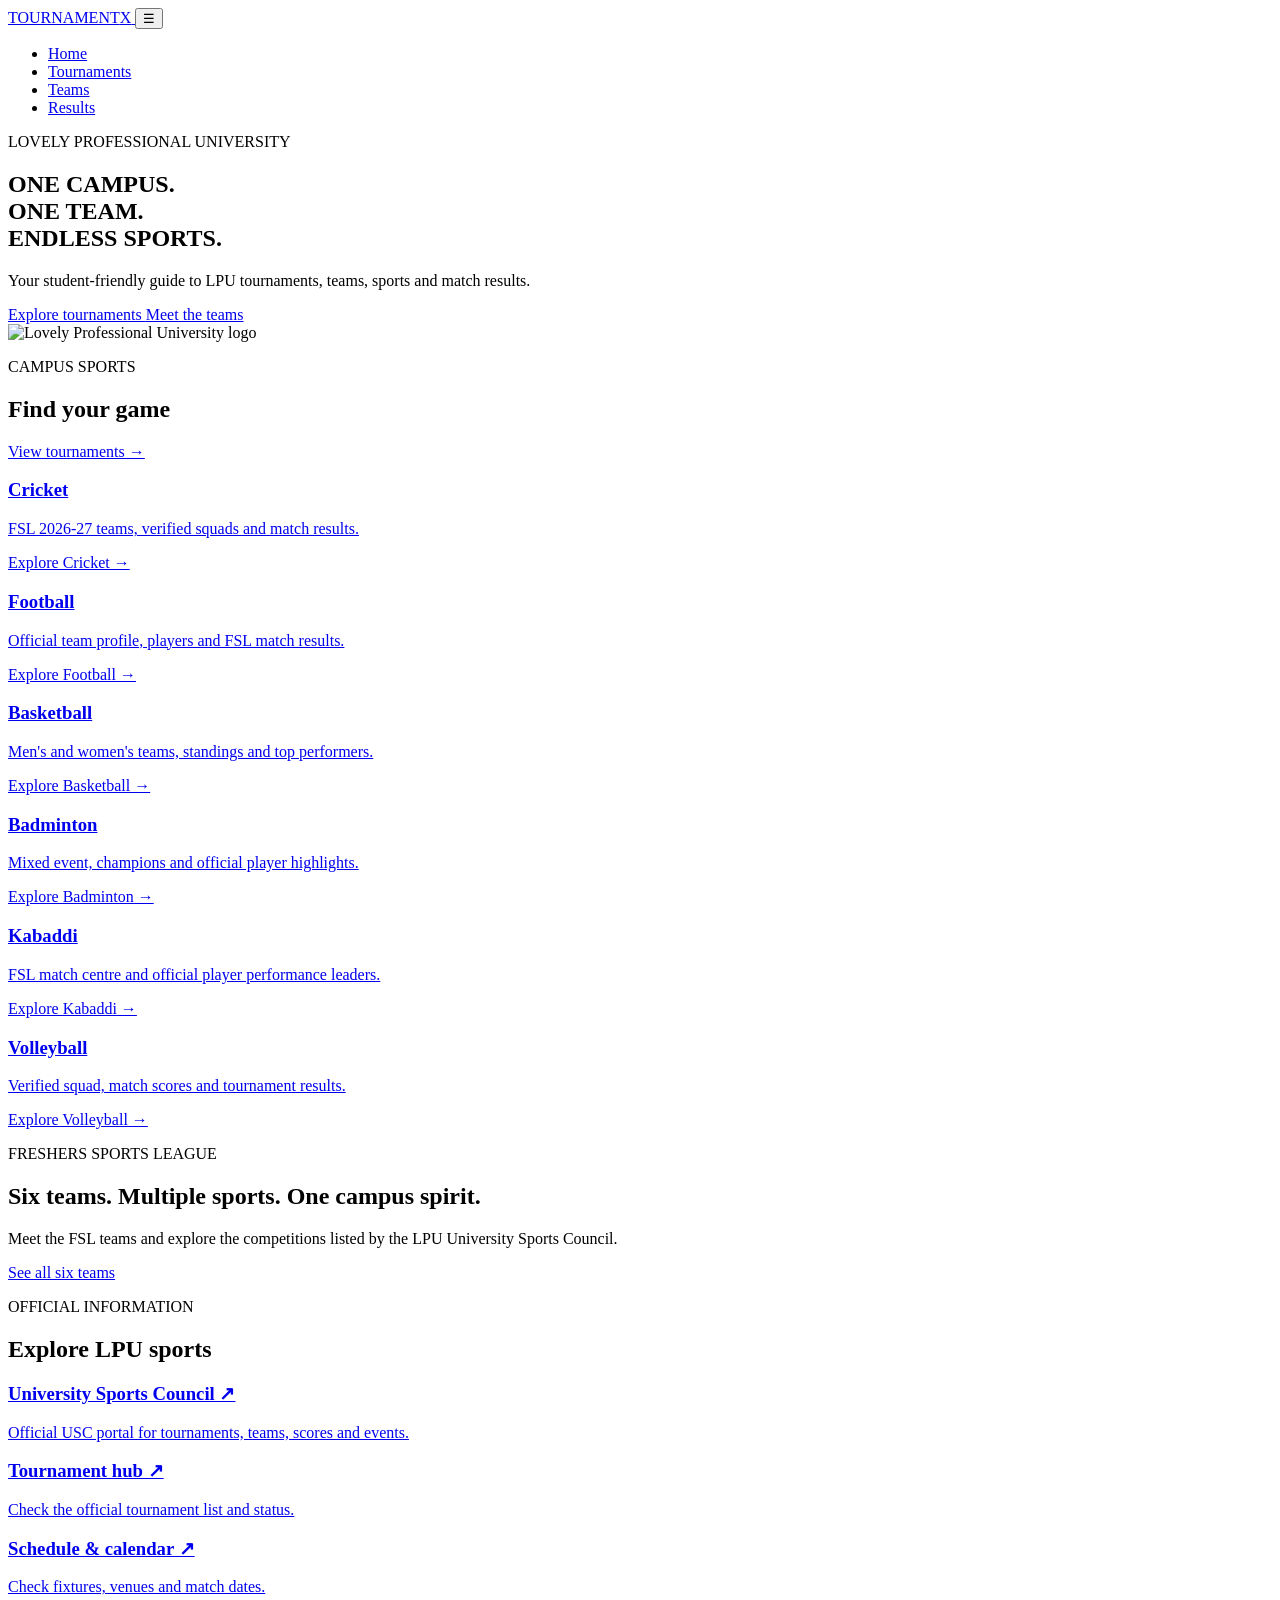
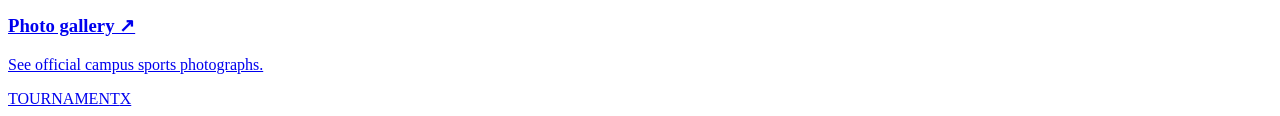
==== index.html @ f2d7cf5c "Add files via upload" ====
<!DOCTYPE html>
<html lang="en">
 <head>
  <meta charset="utf-8"/>
  <meta content="width=device-width, initial-scale=1.0" name="viewport"/>
  <title>
   TOURNAMENTX | LPU Sports Hub
  </title>
  <link href="css/style.css" rel="stylesheet"/>
 </head>
 <body>
  <header class="site-header">
   <nav class="navbar container">
    <a class="brand" href="index.html">
     TOURNAMENT<span>X</span>
    </a>
    <button aria-label="Open menu" class="menu-btn" id="menuBtn">
     ☰
    </button>
    <ul class="nav-links" id="navLinks">
     <li>
      <a class="active" href="index.html">
       Home
      </a>
     </li>
     <li>
      <a href="tournaments.html">
       Tournaments
      </a>
     </li>
     <li>
      <a href="teams.html">
       Teams
      </a>
     </li>
     <li>
      <a href="results.html">
       Results
      </a>
     </li>
    </ul>
   </nav>
  </header>
  <main>
   <section class="hero">
    <div class="container hero-content">
     <p class="eyebrow">
      LOVELY PROFESSIONAL UNIVERSITY 
     </p>
     <h1>
      ONE CAMPUS.
      <br/>
      <span>
       ONE TEAM.
      </span>
      <br/>
      ENDLESS SPORTS.
     </h1>
     <p class="hero-text">
      Your student-friendly guide to LPU tournaments, teams, sports and match results.
     </p>
     <div class="hero-actions">
      <a class="btn btn-primary" href="tournaments.html">
       Explore tournaments
      </a>
      <a class="btn btn-outline" href="teams.html">
       Meet the teams
      </a>
     </div>
     <img alt="Lovely Professional University logo" class="hero-logo" src="https://www.lpu.in/lpu-assets/images/media-kit/lpu-logo.jpg"/>
    </div>
   </section>
   <section class="section container">
    <div class="section-heading">
     <div>
      <p class="eyebrow">
       CAMPUS SPORTS
      </p>
      <h2>
       Find your game
      </h2>
     </div>
     <a class="text-link" href="tournaments.html">
      View tournaments &rarr;
     </a>
    </div>
    <div class="sport-grid">
     <a class="sport-card" href="cricket.html">
      <h3>Cricket</h3>
      <p>FSL 2026-27 teams, verified squads and match results.</p>
      <span class="sport-card-link">Explore Cricket &rarr;</span>
     </a>
     <a class="sport-card" href="football.html">
      <h3>Football</h3>
      <p>Official team profile, players and FSL match results.</p>
      <span class="sport-card-link">Explore Football &rarr;</span>
     </a>
     <a class="sport-card" href="basketball.html">
      <h3>Basketball</h3>
      <p>Men's and women's teams, standings and top performers.</p>
      <span class="sport-card-link">Explore Basketball &rarr;</span>
     </a>
     <a class="sport-card" href="badminton.html">
      <h3>Badminton</h3>
      <p>Mixed event, champions and official player highlights.</p>
      <span class="sport-card-link">Explore Badminton &rarr;</span>
     </a>
     <a class="sport-card" href="kabaddi.html">
      <h3>Kabaddi</h3>
      <p>FSL match centre and official player performance leaders.</p>
      <span class="sport-card-link">Explore Kabaddi &rarr;</span>
     </a>
     <a class="sport-card" href="volleyball.html">
      <h3>Volleyball</h3>
      <p>Verified squad, match scores and tournament results.</p>
      <span class="sport-card-link">Explore Volleyball &rarr;</span>
     </a>
    </div>
   </section>
   <section class="feature-band">
    <div class="container feature-content">
     <div>
      <p class="eyebrow">
       FRESHERS SPORTS LEAGUE
      </p>
      <h2>
       Six teams. Multiple sports. One campus spirit.
      </h2>
      <p>
       Meet the FSL teams and explore the competitions listed by the LPU University Sports Council.
      </p>
     </div>
     <a class="btn btn-primary" href="teams.html">
      See all six teams
     </a>
    </div>
   </section>
   <section class="section container">
    <div class="section-heading">
     <div>
      <p class="eyebrow">
       OFFICIAL INFORMATION
      </p>
      <h2>
       Explore LPU sports
      </h2>
     </div>
    </div>
    <div class="link-grid">
     <a class="info-card" href="https://www.unisportscouncil.co.in/" rel="noopener" target="_blank">
      <h3>
       University Sports Council &nearrow;
      </h3>
      <p>
       Official USC portal for tournaments, teams, scores and events.
      </p>
     </a>
     <a class="info-card" href="https://www.unisportscouncil.co.in/tournaments" rel="noopener" target="_blank">
      <h3>
       Tournament hub &nearrow;
      </h3>
      <p>
       Check the official tournament list and status.
      </p>
     </a>
     <a class="info-card" href="https://www.unisportscouncil.co.in/schedule" rel="noopener" target="_blank">
      <h3>
       Schedule &amp; calendar &nearrow;
      </h3>
      <p>
       Check fixtures, venues and match dates.
      </p>
     </a>
     <a class="info-card" href="https://www.unisportscouncil.co.in/gallery" rel="noopener" target="_blank">
      <h3>
       Photo gallery &nearrow;
      </h3>
      <p>
       See official campus sports photographs.
      </p>
     </a>
    </div>
   </section>
  </main>
  <footer class="footer">
   <div class="container footer-inner">
    <a class="brand" href="index.html">
     TOURNAMENT<span>X</span>
    </a>
   </div>
  </footer>
  <script src="js/script.js">
  </script>
 </body>
</html>
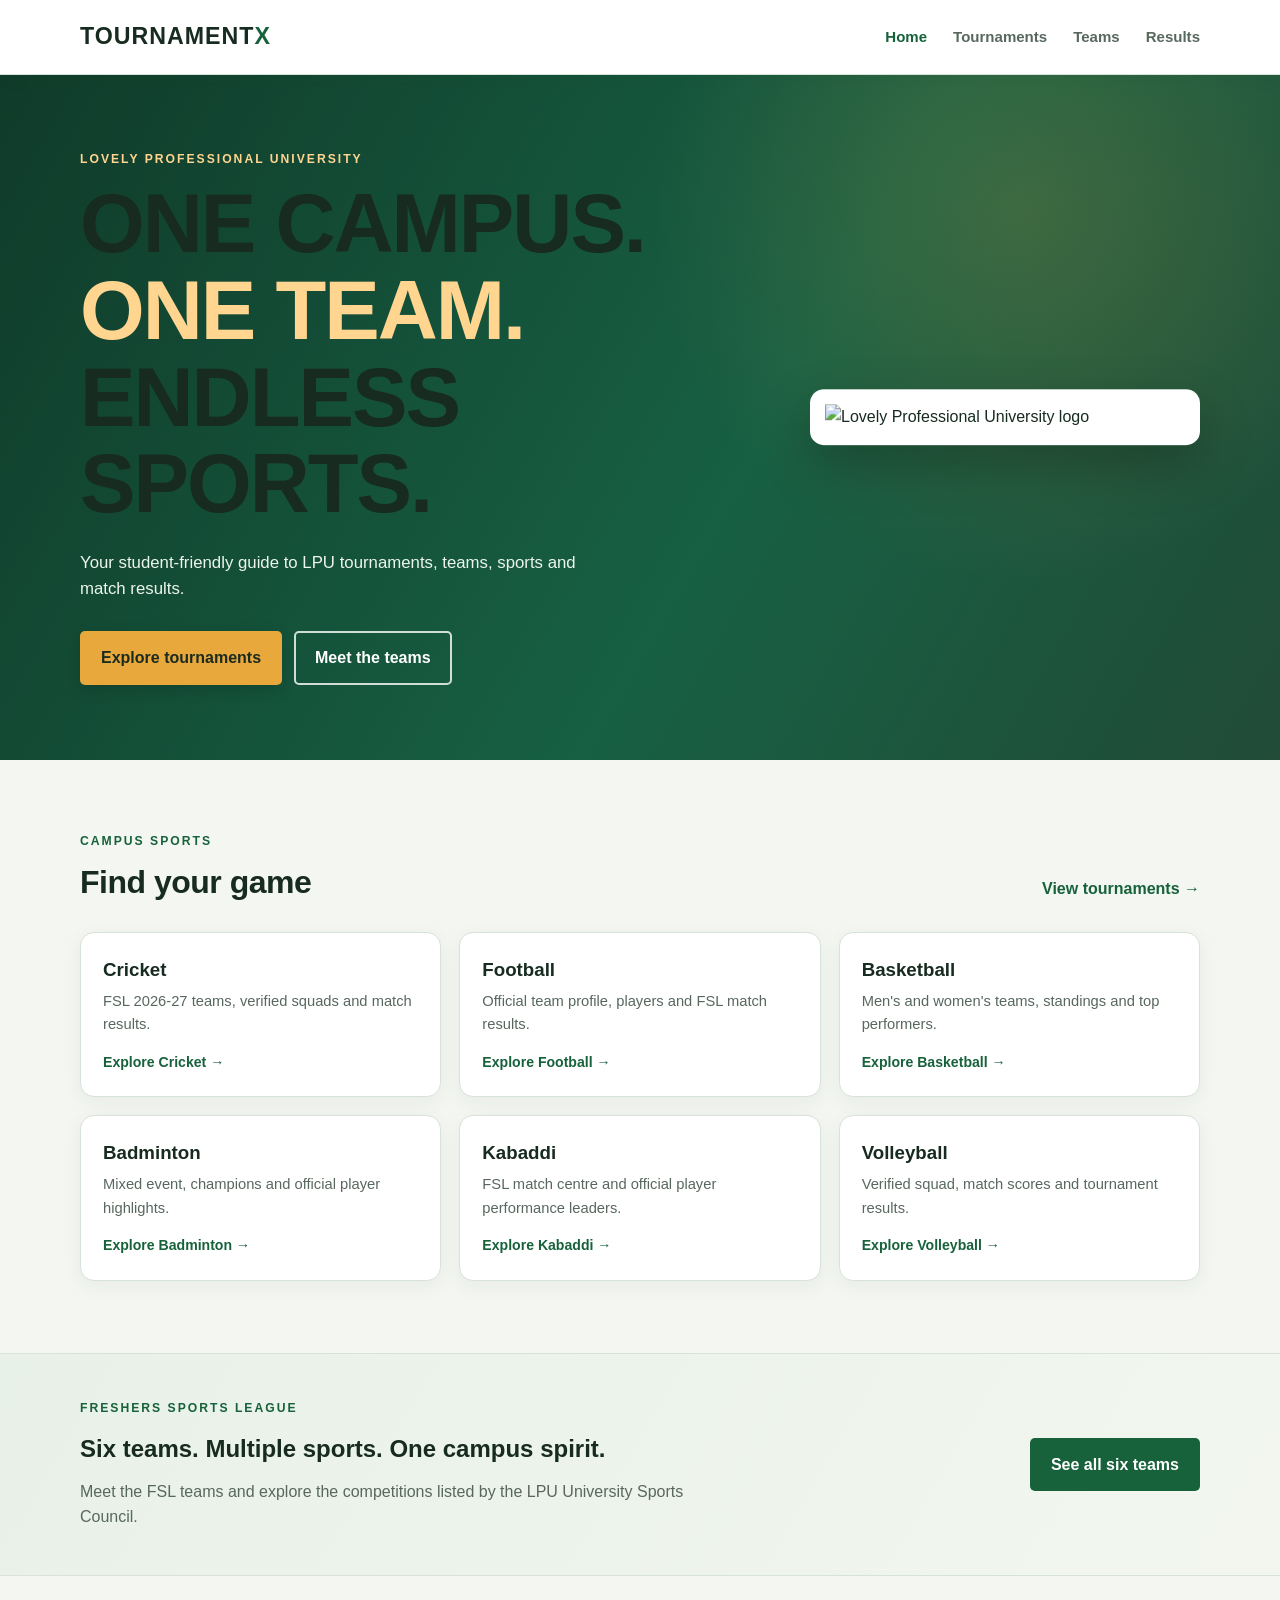
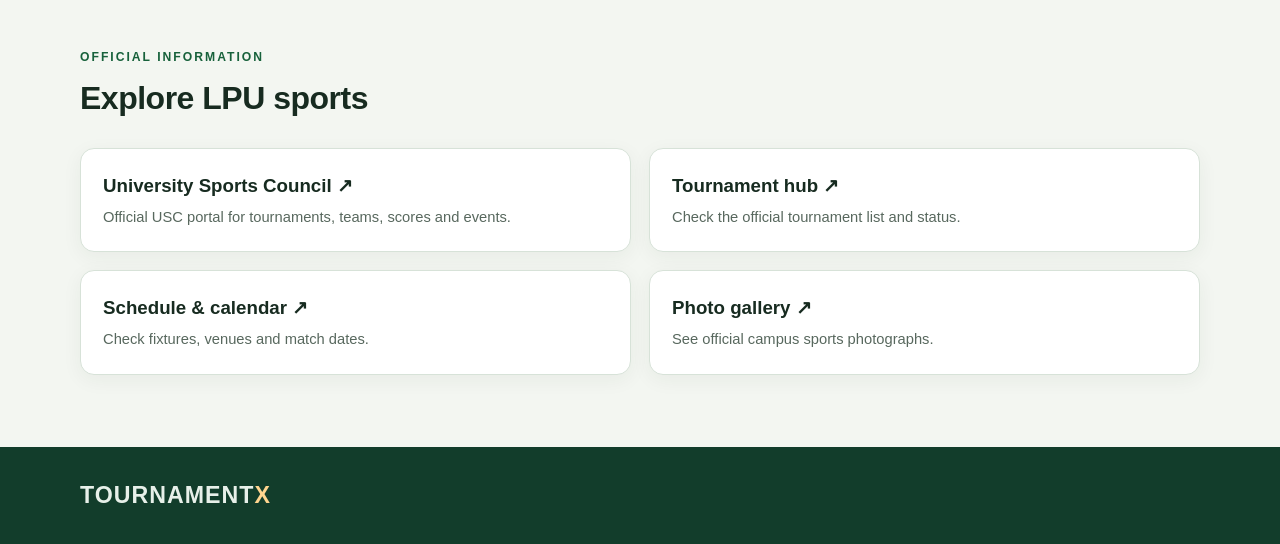
==== commit fba8cb39: "fix css and js paths" ====
--- a/index.html
+++ b/index.html
@@ -6,7 +6,7 @@
   <title>
    TOURNAMENTX | LPU Sports Hub
   </title>
-  <link href="css/style.css" rel="stylesheet"/>
+  <link href="./style.css" rel="stylesheet"/>
  </head>
  <body>
   <header class="site-header">
@@ -189,7 +189,7 @@
     </a>
    </div>
   </footer>
-  <script src="js/script.js">
+  <script src="./script.js">
   </script>
  </body>
 </html>
--- a/style.css
+++ b/style.css
@@ -0,0 +1,1306 @@
+@import url('https://fonts.googleapis.com/css2?family=Inter:wght@400;500;600;700;800;900&display=swap');
+
+/* 1. Colours and basic settings */
+:root {
+  --bg: #ffffff;
+  --panel: #ffffff;
+  --panel-soft: #f5f8f5;
+  --text: #17211a;
+  --muted: #526158;
+  --green: #246b38;
+  --green-light: #eaf4ec;
+  --line: #dce5de;
+}
+
+* {
+  box-sizing: border-box;
+  margin: 0;
+  padding: 0;
+}
+
+html {
+  scroll-behavior: smooth;
+}
+
+body {
+  font-family: Inter, Arial, sans-serif;
+  background: var(--bg);
+  color: var(--text);
+  line-height: 1.6;
+}
+
+a {
+  color: inherit;
+}
+
+.container {
+  width: min(1120px, 90%);
+  margin: auto;
+}
+
+/* 2. Header and navigation */
+.site-header {
+  position: sticky;
+  top: 0;
+  z-index: 10;
+  background: #ffffff;
+  border-bottom: 1px solid var(--line);
+}
+
+.navbar {
+  min-height: 74px;
+  display: flex;
+  align-items: center;
+  justify-content: space-between;
+}
+
+.brand {
+  text-decoration: none;
+  font-size: 1.45rem;
+  font-weight: 900;
+  letter-spacing: 1px;
+}
+
+.brand span {
+  color: var(--green);
+}
+
+.nav-links {
+  display: flex;
+  gap: 26px;
+  list-style: none;
+}
+
+.nav-links a {
+  color: var(--muted);
+  text-decoration: none;
+  font-size: .94rem;
+}
+
+.nav-links a:hover,
+.nav-links a.active {
+  color: var(--green);
+}
+
+.menu-btn {
+  display: none;
+  background: none;
+  border: 0;
+  color: var(--green);
+  font-size: 1.8rem;
+  cursor: pointer;
+}
+
+/* 3. Main hero section */
+.hero {
+  min-height: 550px;
+  display: flex;
+  align-items: center;
+  background:
+    linear-gradient(90deg, rgba(5, 10, 7, .88), rgba(5, 10, 7, .55)),
+    url('https://images.unsplash.com/photo-1461896836934-ffe607ba8211?w=1600') center/cover;
+}
+
+.hero-content {
+  padding: 75px 0;
+}
+
+.eyebrow {
+  color: var(--green);
+  font-size: .76rem;
+  font-weight: 800;
+  letter-spacing: 2px;
+  text-transform: uppercase;
+  margin-bottom: 12px;
+}
+
+.hero .eyebrow,
+.hero h1 span {
+  color: #c9f3d1;
+}
+
+.hero h1 {
+  font-size: clamp(2.7rem, 7vw, 5.2rem);
+  line-height: 1.04;
+  font-weight: 900;
+  letter-spacing: -2px;
+}
+
+.hero-text {
+  max-width: 540px;
+  color: #f1f5f2;
+  margin: 22px 0 28px;
+  font-size: 1.05rem;
+}
+
+.hero-actions {
+  display: flex;
+  gap: 12px;
+  flex-wrap: wrap;
+}
+
+.small-note {
+  font-size: .78rem;
+  color: #e0e8e1;
+  margin-top: 22px;
+}
+
+/* 4. Buttons */
+.btn {
+  display: inline-block;
+  padding: 12px 19px;
+  border: 2px solid transparent;
+  border-radius: 5px;
+  font-weight: 800;
+  text-decoration: none;
+  cursor: pointer;
+}
+
+.btn-primary {
+  background: var(--green);
+  color: #ffffff;
+}
+
+.btn-outline {
+  background: transparent;
+  border-color: #ffffff;
+  color: #ffffff;
+}
+
+.btn:hover {
+  transform: translateY(-2px);
+}
+
+/* 5. General sections and headings */
+.section {
+  padding: 64px 0;
+}
+
+.section-heading {
+  display: flex;
+  align-items: end;
+  justify-content: space-between;
+  gap: 20px;
+  margin-bottom: 26px;
+}
+
+.section h2,
+.section-heading h2 {
+  font-size: 2rem;
+  line-height: 1.2;
+}
+
+.text-link,
+.source-line a {
+  color: var(--green);
+  font-weight: 700;
+  text-decoration: none;
+}
+
+.page-title {
+  font-size: clamp(2.4rem, 6vw, 4rem);
+  line-height: 1.1;
+  margin-bottom: 14px;
+}
+
+.page-intro {
+  max-width: 760px;
+  color: var(--muted);
+  margin-bottom: 28px;
+}
+
+/* 6. Cards and grids */
+.sport-grid,
+.team-grid {
+  display: grid;
+  grid-template-columns: repeat(3, minmax(0, 1fr));
+  gap: 18px;
+}
+
+.cards-grid,
+.link-grid {
+  display: grid;
+  grid-template-columns: repeat(2, minmax(0, 1fr));
+  gap: 18px;
+}
+
+.sport-card,
+.event-card,
+.team-card,
+.info-card,
+.result-card {
+  background: var(--panel);
+  border: 1px solid var(--line);
+  border-radius: 10px;
+  padding: 22px;
+  box-shadow: 0 3px 12px rgba(20, 45, 25, .04);
+}
+
+.sport-card,
+.info-card {
+  transition: border-color .2s, transform .2s;
+}
+
+.sport-card:hover,
+.info-card:hover {
+  border-color: var(--green);
+  transform: translateY(-3px);
+}
+
+.sport-icon {
+  font-size: 2.2rem;
+  margin-bottom: 10px;
+}
+
+.sport-card h3,
+.info-card h3 {
+  margin-bottom: 5px;
+}
+
+.sport-card p,
+.info-card p,
+.event-card p,
+.team-card p {
+  color: var(--muted);
+  font-size: .92rem;
+}
+
+.info-card {
+  display: block;
+  text-decoration: none;
+}
+
+/* 7. Feature section */
+.feature-band {
+  background: var(--panel-soft);
+  border-top: 1px solid var(--line);
+  border-bottom: 1px solid var(--line);
+}
+
+.feature-content {
+  padding: 45px 0;
+  display: flex;
+  align-items: center;
+  justify-content: space-between;
+  gap: 28px;
+}
+
+.feature-content p:not(.eyebrow) {
+  max-width: 620px;
+  color: var(--muted);
+  margin-top: 10px;
+}
+
+/* 8. Notices, events and status labels */
+.notice {
+  background: var(--green-light);
+  border-left: 4px solid var(--green);
+  padding: 14px 18px;
+  color: #244b2d;
+  border-radius: 4px;
+  margin: 22px 0 28px;
+  font-size: .9rem;
+}
+
+.event-card h2 {
+  font-size: 1.35rem;
+  margin: 14px 0 8px;
+}
+
+.event-card .meta {
+  color: var(--muted);
+  font-size: .85rem;
+  margin: 14px 0;
+}
+
+.status {
+  display: inline-block;
+  font-size: .72rem;
+  font-weight: 800;
+  padding: 5px 9px;
+  border-radius: 20px;
+  background: var(--green-light);
+  color: #205b30;
+}
+
+.status.progress {
+  background: #f3f3df;
+  color: #625a16;
+}
+
+.status.info {
+  background: #eaf3fa;
+  color: #245b80;
+}
+
+/* 9. Teams and results */
+.team-card {
+  text-align: center;
+}
+
+.team-badge {
+  width: 76px;
+  height: 76px;
+  margin: 0 auto 14px;
+  border-radius: 50%;
+  display: grid;
+  place-items: center;
+  background: var(--green-light);
+  color: var(--green);
+  font-weight: 900;
+  font-size: 1.2rem;
+}
+
+.team-card h2 {
+  font-size: 1.15rem;
+}
+
+.result-list {
+  display: grid;
+  gap: 14px;
+}
+
+.result-card {
+  display: flex;
+  justify-content: space-between;
+  align-items: center;
+  gap: 20px;
+}
+
+.result-card h2 {
+  font-size: 1.05rem;
+  margin-top: 5px;
+}
+
+.result-card h2 span {
+  float: right;
+  margin-left: 30px;
+  color: var(--muted);
+}
+
+.result-card h2 span.winner,
+.result-label {
+  color: var(--green);
+}
+
+.result-label {
+  font-size: .82rem;
+  font-weight: 800;
+}
+
+.meta,
+.source-line {
+  color: var(--muted);
+  font-size: .85rem;
+}
+
+.source-line {
+  margin-top: 25px;
+}
+
+/* 10. Contact form */
+.contact-form {
+  max-width: 620px;
+  padding: 25px;
+  display: grid;
+  gap: 10px;
+  background: var(--panel);
+  border: 1px solid var(--line);
+  border-radius: 10px;
+}
+
+.contact-form label {
+  font-weight: 700;
+  margin-top: 8px;
+}
+
+.contact-form input,
+.contact-form textarea {
+  width: 100%;
+  padding: 12px;
+  border: 1px solid #bdcbbf;
+  border-radius: 5px;
+  background: #ffffff;
+  color: var(--text);
+  font: inherit;
+}
+
+.contact-form input::placeholder,
+.contact-form textarea::placeholder {
+  color: #647168;
+}
+
+.contact-form button {
+  margin-top: 12px;
+}
+
+.contact-info {
+  max-width: 620px;
+  margin-top: 20px;
+}
+
+/* 11. Footer */
+.footer {
+  padding: 30px 0;
+  background: var(--panel-soft);
+  border-top: 1px solid var(--line);
+}
+
+.footer-inner {
+  display: grid;
+  gap: 8px;
+}
+
+.footer p {
+  color: var(--muted);
+  font-size: .85rem;
+}
+
+/* 12. Keyboard accessibility */
+a:focus-visible,
+button:focus-visible,
+input:focus-visible,
+textarea:focus-visible {
+  outline: 3px solid #176b35;
+  outline-offset: 3px;
+}
+
+/* 13. Laptop layout (small and medium laptop screens) */
+@media (min-width: 761px) and (max-width: 1100px) {
+  .container {
+    width: 92%;
+  }
+
+  .nav-links {
+    gap: 16px;
+  }
+
+  .brand {
+    font-size: 1.3rem;
+  }
+
+  .section {
+    padding: 54px 0;
+  }
+
+  .sport-grid,
+  .team-grid {
+    grid-template-columns: repeat(2, minmax(0, 1fr));
+  }
+
+  .cards-grid,
+  .link-grid {
+    grid-template-columns: repeat(2, minmax(0, 1fr));
+  }
+
+  .hero {
+    min-height: 500px;
+  }
+
+  .hero h1 {
+    font-size: clamp(2.6rem, 5.5vw, 4.4rem);
+  }
+}
+
+/* 14. Tablet and mobile layout */
+@media (max-width: 760px) {
+  .menu-btn {
+    display: block;
+  }
+
+  .nav-links {
+    display: none;
+    position: absolute;
+    top: 74px;
+    left: 0;
+    width: 100%;
+    padding: 20px 5%;
+    background: #ffffff;
+    border-bottom: 1px solid var(--line);
+    flex-direction: column;
+    gap: 16px;
+  }
+
+  .nav-links.show {
+    display: flex;
+  }
+
+  .sport-grid,
+  .team-grid,
+  .cards-grid,
+  .link-grid {
+    grid-template-columns: repeat(2, minmax(0, 1fr));
+  }
+
+  .feature-content {
+    align-items: flex-start;
+    flex-direction: column;
+  }
+
+  .result-card {
+    align-items: flex-start;
+    flex-direction: column;
+  }
+}
+
+@media (max-width: 480px) {
+  .sport-grid,
+  .team-grid,
+  .cards-grid,
+  .link-grid {
+    grid-template-columns: 1fr;
+  }
+
+  .hero {
+    min-height: 500px;
+  }
+
+  .result-card h2 span {
+    margin-left: 12px;
+  }
+}
+
+/* Respect reduced-motion preferences */
+@media (prefers-reduced-motion: reduce) {
+  html {
+    scroll-behavior: auto;
+  }
+
+  *,
+  *::before,
+  *::after {
+    transition-duration: .01ms !important;
+    animation-duration: .01ms !important;
+    animation-iteration-count: 1 !important;
+  }
+}
+
+
+/* Home hero: LPU branding with a rich campus-inspired background */
+.hero {
+  position: relative;
+  overflow: hidden;
+  background: linear-gradient(120deg, #123d2b 0%, #176044 58%, #e9a23b 150%);
+}
+
+.hero-content {
+  position: relative;
+  padding-right: 430px;
+}
+
+.hero-logo {
+  position: absolute;
+  right: 0;
+  top: 50%;
+  width: min(390px, 38%);
+  height: auto;
+  transform: translateY(-50%);
+  display: block;
+  padding: 14px;
+  border-radius: 14px;
+  background: #ffffff;
+  box-shadow: 0 18px 45px rgba(0, 0, 0, .22);
+}
+
+.hero .eyebrow {
+  color: #f7c978;
+}
+
+.hero h1 span {
+  color: #ffd38a;
+}
+
+.hero .btn-primary {
+  background: #f2a43a;
+  color: #1c2b21;
+}
+
+.hero .btn-outline {
+  border-color: #ffffff;
+  color: #ffffff;
+}
+
+@media (max-width: 900px) {
+  .hero-content {
+    padding-right: 340px;
+  }
+
+  .hero-logo {
+    width: min(310px, 34%);
+  }
+}
+
+@media (max-width: 760px) {
+  .hero-content {
+    padding-right: 0;
+  }
+
+  .hero-logo {
+    position: static;
+    transform: none;
+    width: min(100%, 360px);
+    margin-top: 30px;
+  }
+}
+
+
+/* PREMIUM LPU CAMPUS SPORTS THEME */
+:root {
+  --bg: #f3f6f1;
+  --panel: #ffffff;
+  --panel-soft: #eaf1e9;
+  --text: #172b20;
+  --muted: #58685e;
+  --green: #17613b;
+  --green-light: #e5f1e8;
+  --line: #d7e2d8;
+  --gold: #e9a83b;
+}
+
+/* Overall page appearance */
+body {
+  background: var(--bg);
+  color: var(--text);
+}
+
+::selection {
+  background: #cce5d2;
+  color: #143b25;
+}
+
+/* Header */
+.site-header {
+  background: rgba(255, 255, 255, .96);
+  border-bottom: 1px solid var(--line);
+  box-shadow: 0 3px 16px rgba(20, 55, 32, .05);
+}
+
+.brand span {
+  color: var(--green);
+}
+
+.nav-links a {
+  font-weight: 600;
+  transition: color .2s ease;
+}
+
+.nav-links a:hover,
+.nav-links a.active {
+  color: var(--green);
+}
+
+/* Hero stays bold and sporty */
+.hero {
+  background:
+    radial-gradient(circle at 80% 20%, rgba(233, 168, 59, .18), transparent 32%),
+    linear-gradient(120deg, #103b2a 0%, #176044 58%, #214b36 100%);
+}
+
+.hero .eyebrow {
+  color: #ffd58f;
+}
+
+.hero h1 span {
+  color: #ffd58f;
+}
+
+.hero-text {
+  color: #edf5ef;
+}
+
+.hero .btn-primary {
+  background: var(--gold);
+  color: #1b2b20;
+  box-shadow: 0 5px 16px rgba(0, 0, 0, .14);
+}
+
+.hero .btn-primary:hover {
+  background: #f4bd62;
+}
+
+.hero .btn-outline {
+  border-color: rgba(255, 255, 255, .8);
+  color: #ffffff;
+}
+
+.hero-logo {
+  border: 1px solid rgba(255, 255, 255, .65);
+  box-shadow: 0 20px 50px rgba(0, 0, 0, .25);
+}
+
+/* Section spacing and headings */
+.section {
+  padding-top: 72px;
+  padding-bottom: 72px;
+}
+
+.section-heading {
+  margin-bottom: 30px;
+}
+
+.section h2,
+.section-heading h2 {
+  color: var(--text);
+  letter-spacing: -.5px;
+}
+
+.eyebrow {
+  color: var(--green);
+}
+
+/* Cards */
+.sport-card,
+.event-card,
+.team-card,
+.info-card,
+.result-card,
+.contact-form {
+  background: var(--panel);
+  border: 1px solid var(--line);
+  border-radius: 14px;
+  box-shadow: 0 5px 20px rgba(28, 58, 37, .055);
+}
+
+.sport-card:hover,
+.info-card:hover {
+  border-color: #8bb99a;
+  box-shadow: 0 12px 28px rgba(28, 80, 45, .10);
+  transform: translateY(-4px);
+}
+
+.sport-card h3,
+.info-card h3,
+.event-card h2,
+.team-card h2,
+.result-card h2 {
+  color: var(--text);
+}
+
+.sport-card p,
+.info-card p,
+.event-card p,
+.team-card p,
+.page-intro,
+.meta,
+.source-line {
+  color: var(--muted);
+}
+
+/* Soft green feature and notice areas */
+.feature-band {
+  background: linear-gradient(120deg, #e8f1e8, #f2f6ef);
+  border-color: var(--line);
+}
+
+.notice {
+  background: #e8f2e9;
+  border-left-color: var(--green);
+  color: #244b31;
+  border-radius: 8px;
+}
+
+/* Status labels */
+.status {
+  background: #e3f1e6;
+  color: #1c6337;
+}
+
+.status.progress {
+  background: #fff3d9;
+  color: #77510b;
+}
+
+.status.info {
+  background: #e7f0f8;
+  color: #245b80;
+}
+
+/* Team badges and result highlights */
+.team-badge {
+  background: linear-gradient(145deg, #e4f1e7, #cfe5d4);
+  color: var(--green);
+}
+
+.result-card h2 span.winner,
+.result-label,
+.text-link,
+.source-line a {
+  color: var(--green);
+}
+
+/* Form controls */
+.contact-form input,
+.contact-form textarea {
+  background: #ffffff;
+  color: var(--text);
+  border-color: #c8d7cb;
+  border-radius: 7px;
+}
+
+.contact-form input:focus,
+.contact-form textarea:focus {
+  border-color: var(--green);
+}
+
+/* Footer */
+.footer {
+  background: #123d2b;
+  border-top: 0;
+}
+
+.footer,
+.footer p {
+  color: #e7f0e9;
+}
+
+.footer .brand span {
+  color: #ffd58f;
+}
+
+/* Keyboard focus */
+a:focus-visible,
+button:focus-visible,
+input:focus-visible,
+textarea:focus-visible {
+  outline: 3px solid var(--gold);
+  outline-offset: 3px;
+}
+
+/* Responsive navigation matches the new theme */
+@media (max-width: 760px) {
+  .nav-links {
+    background: #ffffff;
+    border-bottom: 1px solid var(--line);
+    box-shadow: 0 10px 20px rgba(20, 55, 32, .08);
+  }
+
+  .section {
+    padding-top: 52px;
+    padding-bottom: 52px;
+  }
+}
+
+
+/* RESPONSIVE LAYOUT FOR ALL WEBSITE PAGES
+   Covers laptops, tablets and mobile screens. */
+
+/* Prevent content from stretching or causing horizontal scrolling */
+html,
+body {
+  width: 100%;
+  max-width: 100%;
+  overflow-x: hidden;
+}
+
+img,
+video,
+iframe {
+  max-width: 100%;
+}
+
+.container {
+  width: min(1120px, 92%);
+}
+
+/* Laptop screens: 761px to 1100px */
+@media (min-width: 761px) and (max-width: 1100px) {
+  .container {
+    width: 92%;
+  }
+
+  .navbar {
+    gap: 18px;
+  }
+
+  .nav-links {
+    gap: clamp(12px, 1.8vw, 20px);
+  }
+
+  .nav-links a {
+    font-size: .88rem;
+  }
+
+  .brand {
+    font-size: 1.25rem;
+    white-space: nowrap;
+  }
+
+  .hero {
+    min-height: 500px;
+  }
+
+  .hero-content {
+    padding-top: 60px;
+    padding-bottom: 60px;
+  }
+
+  .hero h1 {
+    font-size: clamp(2.5rem, 5vw, 4rem);
+  }
+
+  .hero-logo {
+    width: min(300px, 32%);
+  }
+
+  .section {
+    padding-top: 56px;
+    padding-bottom: 56px;
+  }
+
+  .sport-grid,
+  .team-grid {
+    grid-template-columns: repeat(2, minmax(0, 1fr));
+  }
+
+  .cards-grid,
+  .link-grid {
+    grid-template-columns: repeat(2, minmax(0, 1fr));
+  }
+
+  .feature-content {
+    gap: 24px;
+  }
+
+  .result-card {
+    gap: 16px;
+  }
+
+  .result-card h2 span {
+    margin-left: 18px;
+  }
+
+  .contact-form,
+  .contact-info {
+    max-width: 100%;
+  }
+}
+
+/* Small laptops and tablets */
+@media (min-width: 761px) and (max-width: 900px) {
+  .nav-links {
+    gap: 10px;
+  }
+
+  .nav-links a {
+    font-size: .82rem;
+  }
+
+  .hero-content {
+    padding-right: 300px;
+  }
+
+  .hero-logo {
+    width: 270px;
+  }
+}
+
+/* Tablet and mobile navigation */
+@media (max-width: 760px) {
+  .container {
+    width: 90%;
+  }
+
+  .navbar {
+    min-height: 68px;
+  }
+
+  .nav-links {
+    top: 68px;
+  }
+
+  .hero {
+    min-height: auto;
+  }
+
+  .hero-content {
+    padding: 54px 0;
+  }
+
+  .hero-logo {
+    position: static;
+    display: block;
+    width: min(100%, 340px);
+    margin: 28px auto 0;
+    transform: none;
+  }
+
+  .section-heading {
+    align-items: flex-start;
+    flex-direction: column;
+  }
+
+  .result-card {
+    width: 100%;
+    min-width: 0;
+  }
+
+  .result-card > div {
+    width: 100%;
+    min-width: 0;
+  }
+
+  .result-card h2 {
+    overflow-wrap: anywhere;
+  }
+
+  .contact-form {
+    width: 100%;
+  }
+}
+
+/* Phones */
+@media (max-width: 480px) {
+  .container {
+    width: 90%;
+  }
+
+  .hero h1 {
+    font-size: clamp(2.25rem, 11vw, 3.2rem);
+    letter-spacing: -1px;
+  }
+
+  .hero-text {
+    font-size: .98rem;
+  }
+
+  .hero-actions {
+    flex-direction: column;
+    align-items: stretch;
+  }
+
+  .hero-actions .btn {
+    text-align: center;
+  }
+
+  .page-title {
+    font-size: clamp(2rem, 10vw, 2.8rem);
+  }
+
+  .section h2,
+  .section-heading h2 {
+    font-size: 1.65rem;
+  }
+
+  .sport-grid,
+  .team-grid,
+  .cards-grid,
+  .link-grid {
+    grid-template-columns: minmax(0, 1fr);
+  }
+
+  .sport-card,
+  .event-card,
+  .team-card,
+  .info-card,
+  .result-card,
+  .contact-form {
+    padding: 18px;
+  }
+
+  .result-card h2 span {
+    margin-left: 10px;
+  }
+
+  .contact-form input,
+  .contact-form textarea {
+    font-size: 16px;
+  }
+}
+
+/* Extra-wide desktop screens */
+@media (min-width: 1400px) {
+  .container {
+    width: min(1200px, 90%);
+  }
+}
+
+
+/* Clickable sport cards and the team / match details panel */
+.sport-card[data-sport] {
+  cursor: pointer;
+  position: relative;
+  outline-offset: 4px;
+}
+
+.sport-card[data-sport]::after {
+  content: "VIEW TEAMS & SCORES  →";
+  display: block;
+  margin-top: 14px;
+  color: var(--green);
+  font-size: .72rem;
+  font-weight: 800;
+  letter-spacing: .6px;
+}
+
+.sport-card[data-sport]:focus-visible,
+.sport-card[data-sport].selected {
+  outline: 3px solid var(--green);
+  border-color: var(--green);
+}
+
+.sport-details[hidden] {
+  display: none;
+}
+
+/* Dedicated sport pages and linked sport cards */
+.sport-card {
+  display: block;
+  color: inherit;
+  text-decoration: none;
+  cursor: pointer;
+}
+
+.sport-card:hover,
+.sport-card:focus-visible {
+  border-color: var(--green);
+  transform: translateY(-4px);
+  outline: 3px solid rgba(182, 242, 58, .28);
+  outline-offset: 2px;
+}
+
+.sport-card-link {
+  display: inline-block;
+  margin-top: 14px;
+  color: var(--green);
+  font-weight: 800;
+  font-size: .88rem;
+}
+
+.sport-page-hero {
+  padding: 58px 0 46px;
+  background: linear-gradient(135deg, #101820, #203c31);
+  color: #fff;
+}
+
+.sport-page-hero h1 {
+  margin: 8px 0 12px;
+  color: #fff;
+  font-size: clamp(2.2rem, 5vw, 3.7rem);
+  line-height: 1.05;
+}
+
+.sport-page-hero p {
+  max-width: 720px;
+  color: #d7e0dc;
+}
+
+.sport-page-hero .eyebrow {
+  color: #b6f23a;
+}
+
+.sport-page-content {
+  padding-top: 34px;
+  padding-bottom: 60px;
+}
+
+.sport-info-grid {
+  display: grid;
+  grid-template-columns: repeat(2, minmax(0, 1fr));
+  gap: 18px;
+}
+
+.official-team-card,
+.official-match-card,
+.official-info-card {
+  padding: 20px;
+  border: 1px solid var(--line);
+  border-radius: 14px;
+  background: var(--panel);
+}
+
+.official-team-card h3,
+.official-match-card h3,
+.official-info-card h3 {
+  margin-bottom: 10px;
+  color: var(--text);
+}
+
+.official-team-card ul {
+  display: grid;
+  grid-template-columns: repeat(2, minmax(0, 1fr));
+  gap: 8px 18px;
+  padding-left: 18px;
+  color: var(--muted);
+  font-size: .88rem;
+}
+
+.official-team-card a,
+.official-info-card a,
+.source-link {
+  color: var(--green);
+  font-weight: 800;
+}
+
+.official-match-list {
+  display: grid;
+  grid-template-columns: repeat(2, minmax(0, 1fr));
+  gap: 14px;
+}
+
+.official-match-card .score {
+  margin: 10px 0;
+  color: var(--green);
+  font-size: 1.25rem;
+  font-weight: 900;
+}
+
+.official-match-card p,
+.official-info-card p {
+  color: var(--muted);
+  font-size: .9rem;
+}
+
+.source-note {
+  margin: 18px 0 28px;
+  padding: 14px 16px;
+  border-left: 4px solid var(--green);
+  border-radius: 8px;
+  background: var(--panel);
+  color: var(--muted);
+  font-size: .9rem;
+}
+
+.data-status {
+  display: inline-block;
+  margin-bottom: 10px;
+  padding: 5px 9px;
+  border-radius: 999px;
+  background: var(--green-light);
+  color: var(--green);
+  font-size: .72rem;
+  font-weight: 900;
+  letter-spacing: .04em;
+  text-transform: uppercase;
+}
+
+.sport-section-title {
+  margin: 34px 0 16px;
+}
+
+.sport-section-title h2 {
+  margin-bottom: 5px;
+}
+
+.sport-section-title p {
+  color: var(--muted);
+}
+
+.sport-page-actions {
+  display: flex;
+  flex-wrap: wrap;
+  gap: 12px;
+  margin-top: 22px;
+}
+
+@media (max-width: 760px) {
+  .sport-info-grid,
+  .official-match-list {
+    grid-template-columns: 1fr;
+  }
+}
+
+@media (max-width: 480px) {
+  .official-team-card ul {
+    grid-template-columns: 1fr;
+  }
+}
